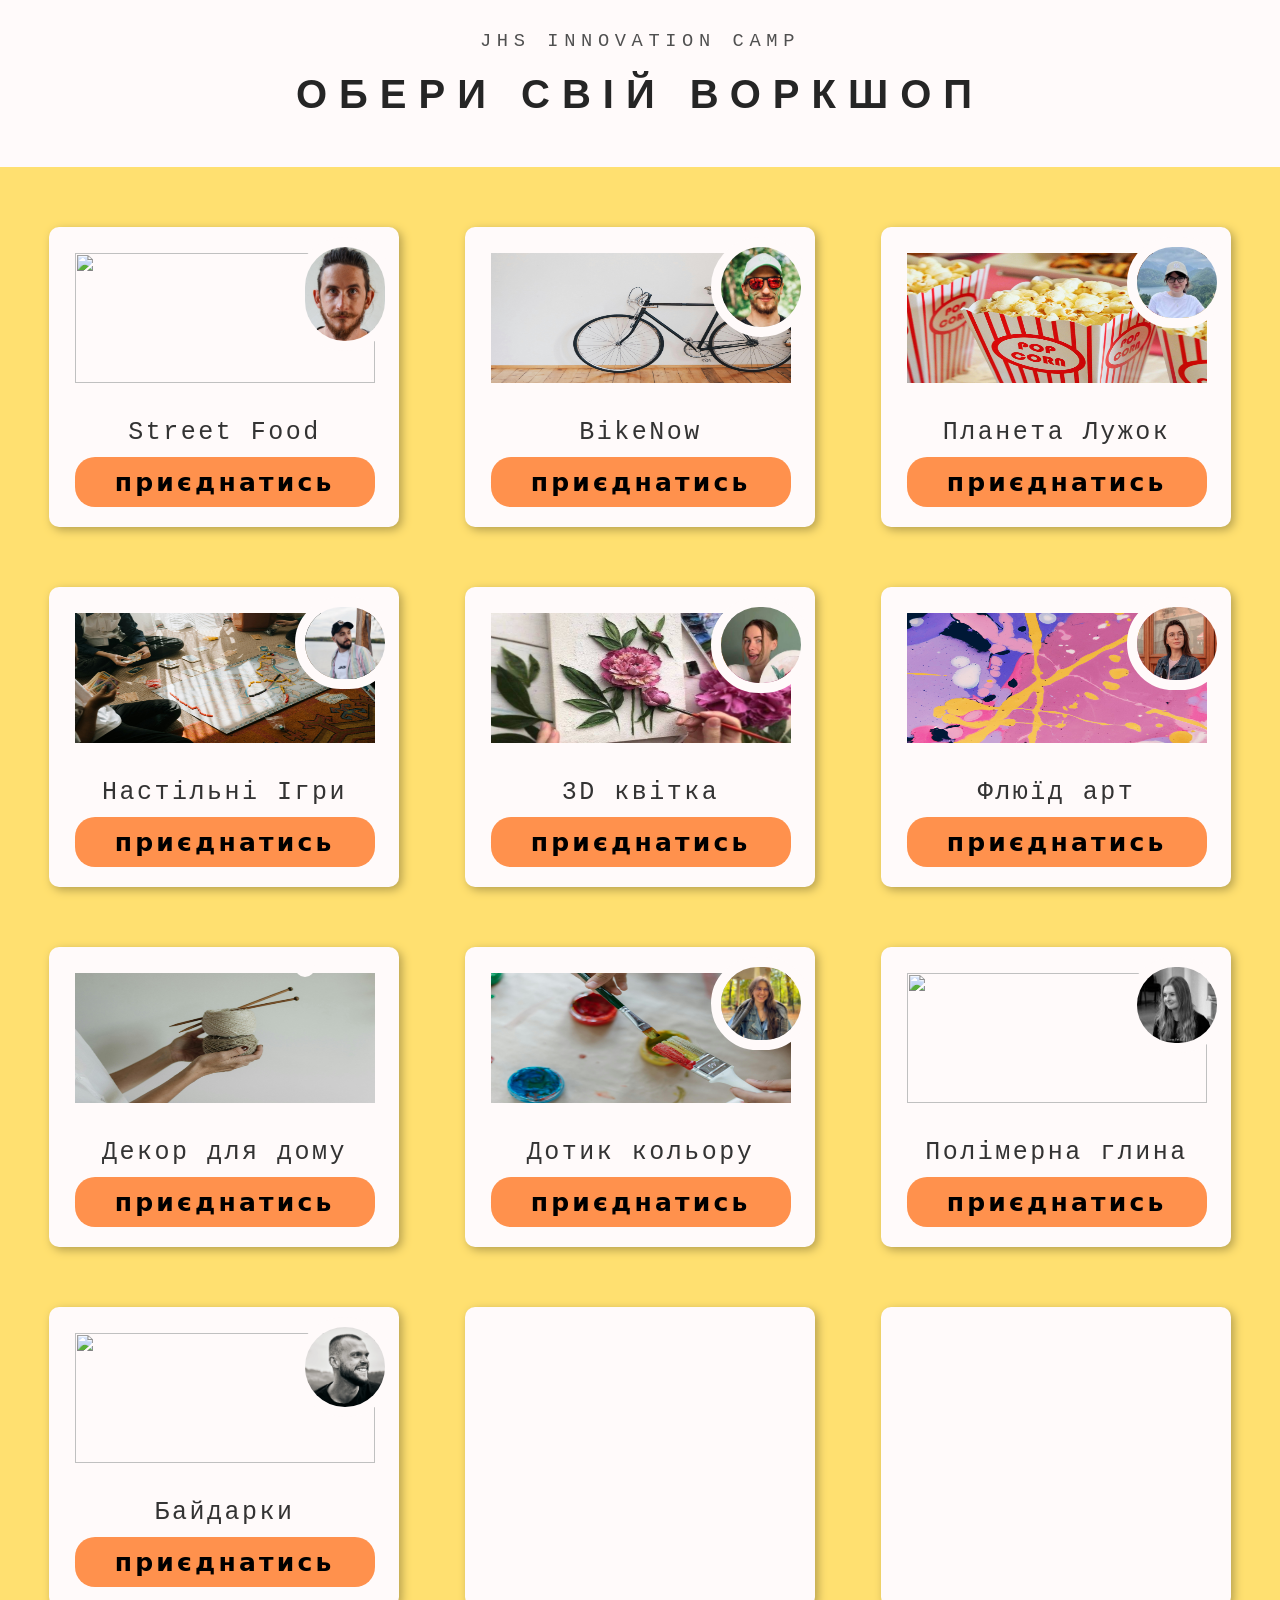
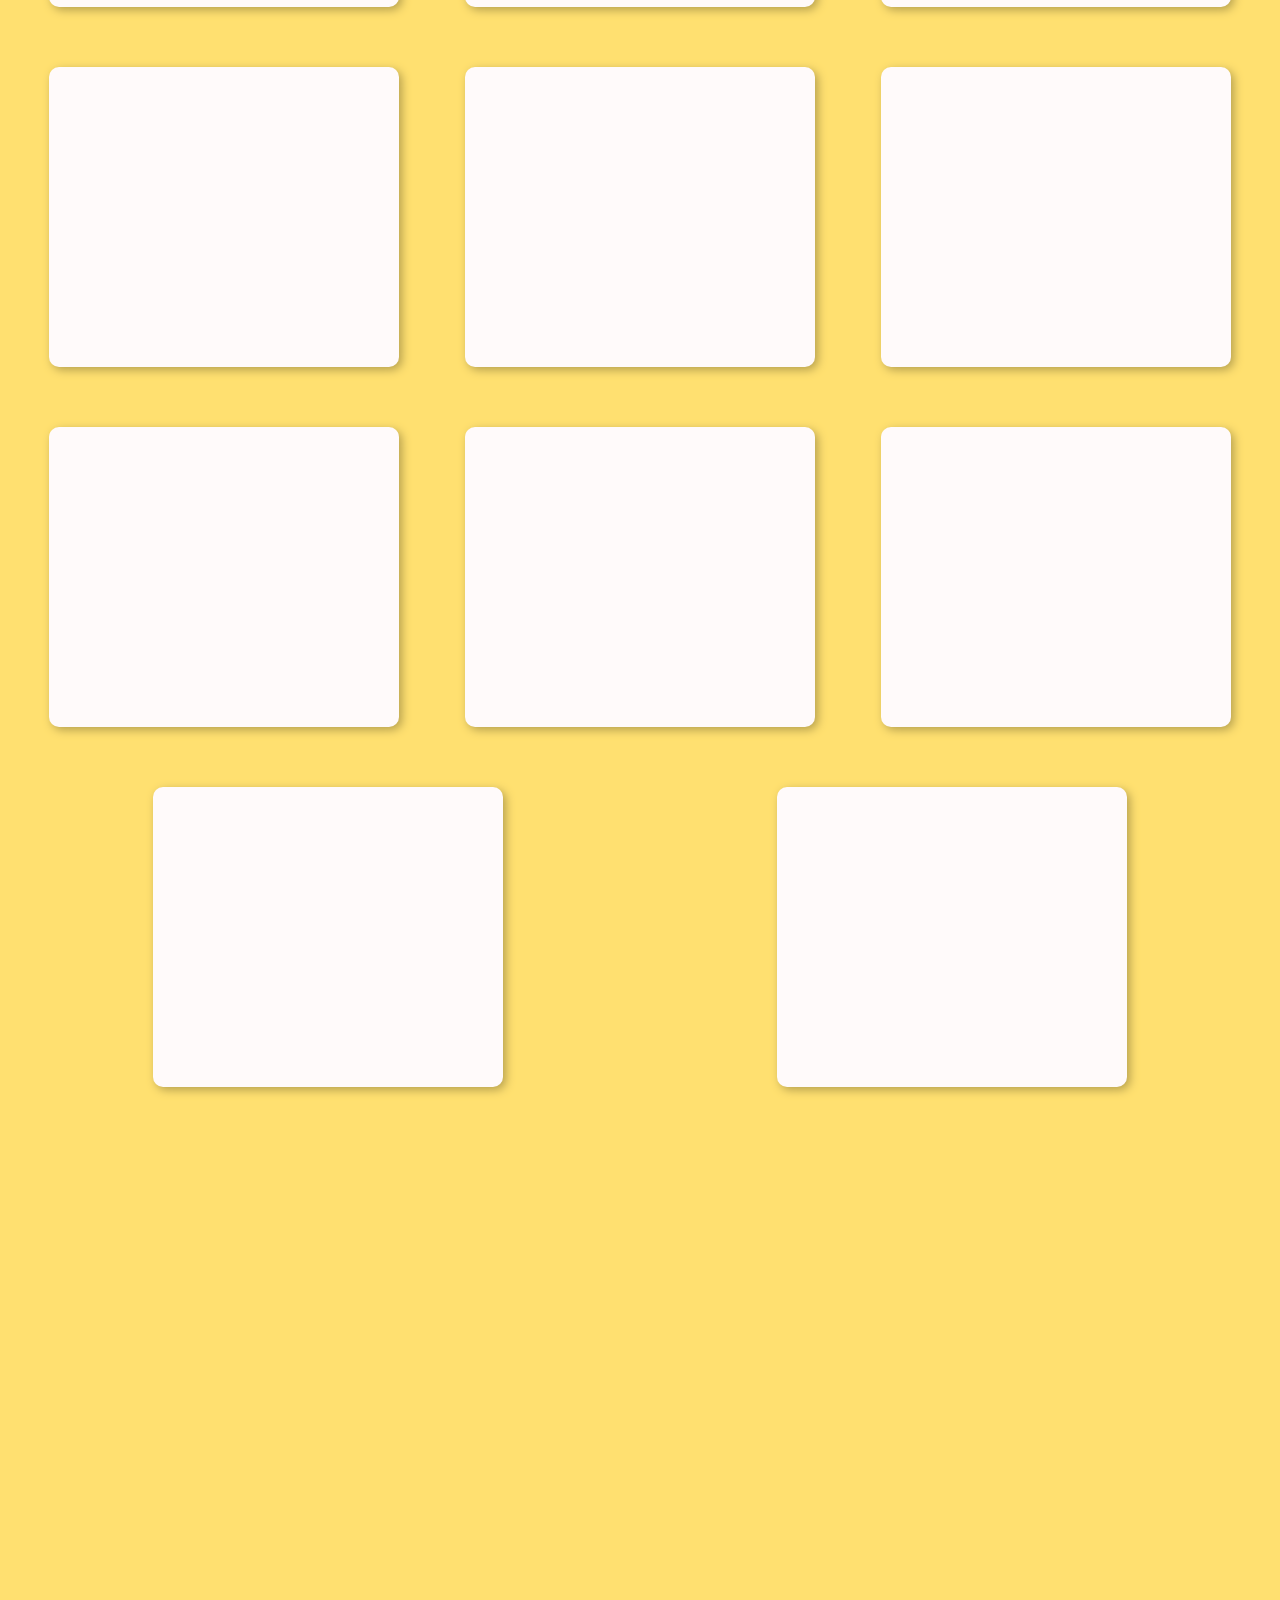
==== index.html @ 04c6dee7 "Move client to root" ====
<!DOCTYPE html>
<html lang="en">
<head>
    <meta charset="UTF-8">
    <meta name="viewport" content="width=device-width, initial-scale=1.0">
    <title>JHS</title>

    <link rel="stylesheet" type="text/css" href="/client/css/style.css">
</head>
<body>
    <header>

        <div class="nameSite">
            <h3 class="nameCamp">jhs innovation camp</h3>
            <h1 class="chooseYourWorkShop">обери свій воркшоп</h1>
        </div>

    </header>

    <main>

        <div class="img_and_name_workshop_container">
            <div class="box_composition">

                <div class="box_composition_img">
                    <img src="/client/img/Кулінарний.jpg" alt="" class="ws_view">
                    <img src="/client/img/DSC02889.jpg" alt="" class="presenter">
                </div>
                    
                <div class="box_composition_buttom">
                    <span class="nameWS">Street Food</span>
                    <a href="#" class="button_click open_pop_up"><button class="button_click" >приєднатись</button></a>
                </div>

            </div>
            
            <div class="box_composition">

                <div class="box_composition_img">
                    <img src="/client/img/Велікі.jpg" alt="" class="ws_view">
                    <img src="/client/img/photo_2024-07-08 23.06.08.jpeg" alt="" class="presenter">
                </div>
                    
                <div class="box_composition_buttom">
                    <span class="nameWS">BikeNow</span>
                    <a href="" class="button_click open_pop_up"><button class="button_click" >приєднатись</button></a>
                </div>

            </div>

            <div class="box_composition">

                <div class="box_composition_img">
                    <img src="/client/img/Кінотеатр .jpg" alt="" class="ws_view">
                    <img src="/client/img/photo_2024-07-08 23.06.18.jpeg" alt="" class="presenter">
                </div>
                    
                <div class="box_composition_buttom">
                    <span class="nameWS">Планета Лужок</span>
                    <a href="" class="button_click open_pop_up"><button class="button_click" >приєднатись</button></a>
                </div>

            </div>

            <div class="box_composition">

                <div class="box_composition_img">
                    <img src="/client/img/Настільні.jpg" alt="" class="ws_view">
                    <img src="/client/img/photo_2024-07-08 23.06.11.jpeg" alt="" class="presenter">
                </div>
                    
                <div class="box_composition_buttom">
                    <span class="nameWS">Настільні Ігри</span>
                    <a href="" class="button_click open_pop_up"><button class="button_click" >приєднатись</button></a>
                </div>

            </div>

            <div class="box_composition">

                <div class="box_composition_img">
                    <img src="/client/img/3д квітка.jpeg" alt="" class="ws_view">
                    <img src="/client/img/photo_2024-07-08 23.06.14.jpeg" alt="" class="presenter">
                </div>
                    
                <div class="box_composition_buttom">
                    <span class="nameWS">3D квітка</span>
                    <a href="" class="button_click open_pop_up"><button class="button_click" >приєднатись</button></a>
                </div>

            </div>

            <div class="box_composition">

                <div class="box_composition_img">
                    <img src="/client/img/Флюид арт.jpg" alt="" class="ws_view">
                    <img src="/client/img/IMG_6572.JPG" alt="" class="presenter">
                </div>
                    
                <div class="box_composition_buttom">
                    <span class="nameWS">Флюїд арт</span>
                    <a href="" class="button_click open_pop_up"><button class="button_click" >приєднатись</button></a>
                </div>

            </div>

            <div class="box_composition">

                <div class="box_composition_img">
                    <img src="/client/img/Декор для дому.jpg" alt="" class="ws_view">
                    <img src="" alt="" class="presenter">
                </div>
                    
                <div class="box_composition_buttom">
                    <span class="nameWS">Декор для дому</span>
                    <a href="" class="button_click open_pop_up"><button class="button_click" >приєднатись</button></a>
                </div>
                    
            </div>

            <div class="box_composition">

                <div class="box_composition_img">
                    <img src="/client/img/Дотик кольору.jpg" alt="" class="ws_view">
                    <img src="/client/img/IMG_20240707_154247_227.jpg" alt="" class="presenter">
                </div>
                    
                <div class="box_composition_buttom">
                    <span class="nameWS">Дотик кольору</span>
                    <a href="" class="button_click open_pop_up">
                        <button class="button_click" >приєднатись</button>
                    </a>
                </div>
                    
            </div>

            <div class="box_composition">

                <div class="box_composition_img">
                    <img src="/client/img/Полімерна глина.jpg" alt="" class="ws_view">
                    <img src="/client/img/IMG_20240502_230946_383.jpg" alt="" class="presenter">
                </div>
                    
                <div class="box_composition_buttom">
                    <span class="nameWS">Полімерна глина</span>
                    <a href="#" class="button_click open_pop_up">
                        <button class="button_click" >приєднатись</button>
                    </a>
                </div>
                
            </div>

            <div class="box_composition">

                <div class="box_composition_img">
                    <img src="/client/img/Байдарки.jpg" alt="" class="ws_view">
                    <img src="/client/img/UkRider1705262047366.jpg" alt="" class="presenter">
                </div>
                    
                <div class="box_composition_buttom">
                    <span class="nameWS">Байдарки</span>
                    <a href="#" class="button_click open_pop_up">
                        <button class="button_click" >приєднатись</button>
                    </a>
                </div>
                
            </div>

            <div class="pop_up" id="pop_up">
                <div class="pop_up_container">
                    <div class="pop_up_body" id="pop_up_body">
                        <p>Зареєструватись</p>
                        <form action="">
                            <input type="text" placeholder="Ім'я">
                            <input type="text" placeholder="Телефон">
                            <button>Надіслати</button>
                        </form>
                        <div class="pop_up_close" id="pop_up_close">&#10005</div>
                    </div>
                </div>
            </div>

        </div>

    </main>

    <script src="/client/js/app.js"></script>
</body>
</html>
---- client/css/style.css ----
* {
    padding: 0px;
    margin: 0px;
    box-sizing: border-box;
}

html {
    background-color: #fffafa;
}


.nameSite {
    position: relative;
    text-align: center;
    text-transform: uppercase;
    top: 30px;
}

.nameCamp {
    margin-bottom: 20px;

    font-family: 'Courier New', Courier, monospace;
    font-weight: 100;
    letter-spacing: 0.3em;
    text-transform: uppercase;

    color: #505050;
}

.chooseYourWorkShop {
    font-size: 40px;

    font-family: Impact, Haettenschweiler, 'Arial Narrow Bold', sans-serif;
    font-weight: 600;
    letter-spacing: 0.3em;

    color: #252525;
}

main {
    height: 400vh;
    background-color: #ffe070;
}

.img_and_name_workshop_container {
    display: flex;
    flex-wrap: wrap;
    margin: 5rem 1rem 0 1rem;
    justify-content: space-around;
}

.box_composition {
    width: 350px;
    height: 300px;
    margin-top: 60px;
    border-radius: 10px ; 
    background-color: #fffafa;
    box-shadow: 3px 3px 10px #b6a04f;
}

.box_composition_img {
    width: 300px;
    height: 150px;
    margin: 1.6rem;
}

.ws_view {
    bottom: 30px;
    width: 300px;
    height: 130px;
    z-index: 0;
}

.presenter {
    position: relative;
    left: 220px;
    top: -150px;
    width: 100px;
    border: 10px solid #fffafa;
    border-radius: 100px;
    z-index: 1;
}

.box_composition_buttom {
    width: 300px;
    height: 50px;
    margin: 1.6rem;
}

.nameWS {
    display: flex;
    margin-top: -10px;
    font-size: 25px;
    font-weight: 200;
    letter-spacing: 0.1em;
    font-family: 'Courier New', Courier, monospace;
    justify-content: center;

    color: #131312dc;
}

.button_click{
    width: 300px;
    height: 50px;
    margin-top: 10px;
    border-radius: 20px;
    border: none;
    font-family: system-ui, -apple-system, BlinkMacSystemFont, 'Segoe UI', Roboto, Oxygen, Ubuntu, Cantarell, 'Open Sans', 'Helvetica Neue', sans-serif;
    font-size: 25px;
    font-weight: 600;
    letter-spacing: 0.2rem;
    background-color: #ff914d;
    cursor: pointer;
}

.pop_up {
    display: none;
    position: fixed;
    width: 100%;
    height: 100%;
    left: 0;
    top: 0;
    background-color: rgba(0, 0, 0, .8);
    z-index: 9999999999;
}

.pop_up.active {
    display: block;
}

.pop_up_container {
    display: flex;
    width: 100%;
    height: 100%;
}

.pop_up_body {
    margin: auto;
    width: 350px;
    height: 400px;
    background-color: #f5f5f5;
    border-radius: 20px;
    text-align: center;
    padding: 50px 15px 110px 15px;
    position: relative;
}

.pop_up_body p {
    font-size: 28px;
    font-family: system-ui, -apple-system, BlinkMacSystemFont, 'Segoe UI', Roboto, Oxygen, Ubuntu, Cantarell, 'Open Sans', 'Helvetica Neue', sans-serif;
    font-weight: 600;
    color: #252525;
}

.pop_up_body input {
    display: block;
    margin: 25px auto 0px auto;
    width: 300px;
    padding: 17px 20px;
    background-color: #ffffff;
    border-radius: 10px;
    border: none;
    font-family: system-ui, -apple-system, BlinkMacSystemFont, 'Segoe UI', Roboto, Oxygen, Ubuntu, Cantarell, 'Open Sans', 'Helvetica Neue', sans-serif;
    font-weight: 500;
    font-size: 18px;
    color: #4b4b4b;
}

.pop_up_body input:focus {
    outline: none;
}

.pop_up_body button {
    display: block;
    width: 300px;
    margin: 60px auto 0px auto;
    padding: 20px 0px;
    font-family: system-ui, -apple-system, BlinkMacSystemFont, 'Segoe UI', Roboto, Oxygen, Ubuntu, Cantarell, 'Open Sans', 'Helvetica Neue', sans-serif;
    font-size: 16px;
    font-weight: 500;
    border: none;
    color: #f5f5f5;
    border-radius: 10px;
    background-color: #ffe070;
}

.pop_up_close {
    position: absolute;
    top: 15px;
    right: 15px;
    font-size: 21px;
    font-weight: 100;
    cursor: pointer;
}

@media (max-width: 700px) {
    .imgWorkShopContainer{
        grid-template-columns: minmax(100px, 1fr);
    }

}

footer {
    height: 20vh;
    background-color: #ffe070;
}
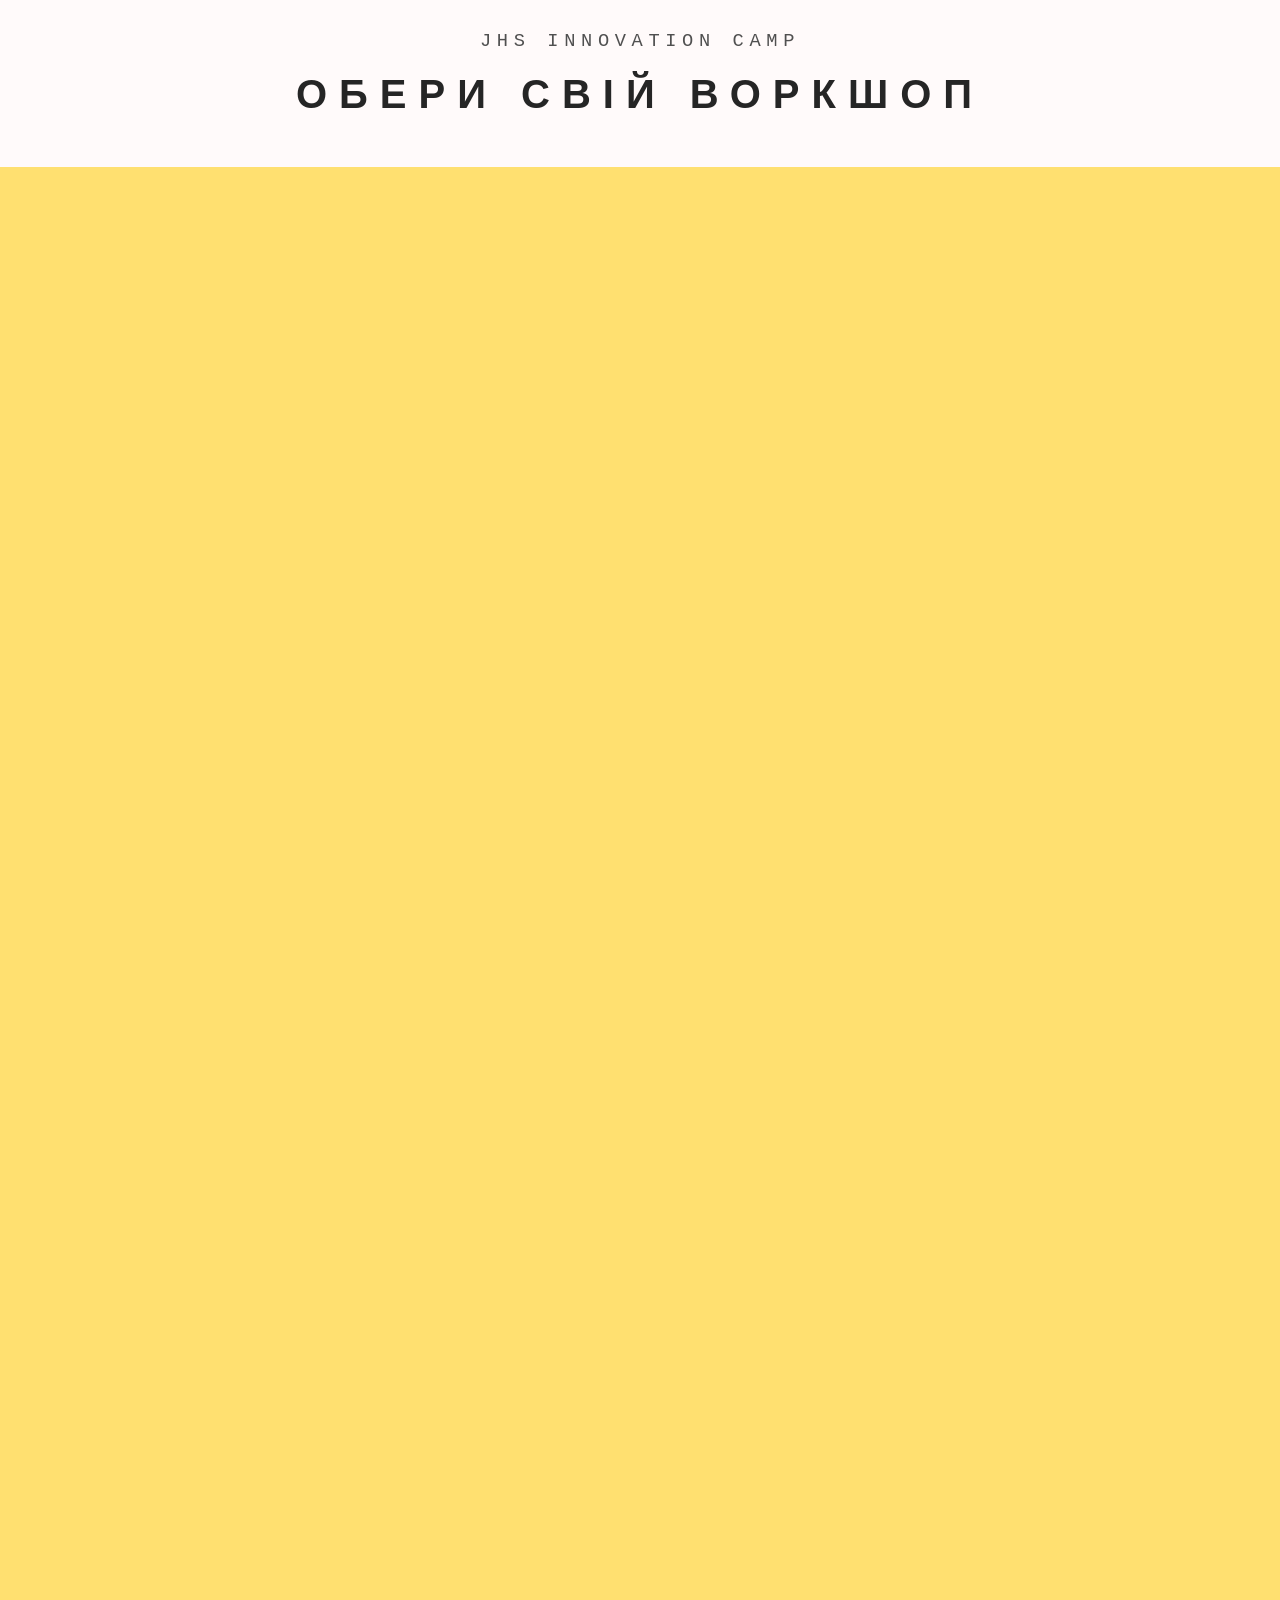
==== commit 73485da6: "script name" ====
--- a/index.html
+++ b/index.html
@@ -5,7 +5,7 @@
     <meta name="viewport" content="width=device-width, initial-scale=1.0">
     <title>JHS</title>
 
-    <link rel="stylesheet" type="text/css" href="/client/css/style.css">
+    <link rel="stylesheet" type="text/css" href="css/style.css">
 </head>
 <body>
     <header>
@@ -20,151 +20,7 @@
     <main>
 
         <div class="img_and_name_workshop_container">
-            <div class="box_composition">
-
-                <div class="box_composition_img">
-                    <img src="/client/img/Кулінарний.jpg" alt="" class="ws_view">
-                    <img src="/client/img/DSC02889.jpg" alt="" class="presenter">
-                </div>
-                    
-                <div class="box_composition_buttom">
-                    <span class="nameWS">Street Food</span>
-                    <a href="#" class="button_click open_pop_up"><button class="button_click" >приєднатись</button></a>
-                </div>
-
-            </div>
-            
-            <div class="box_composition">
-
-                <div class="box_composition_img">
-                    <img src="/client/img/Велікі.jpg" alt="" class="ws_view">
-                    <img src="/client/img/photo_2024-07-08 23.06.08.jpeg" alt="" class="presenter">
-                </div>
-                    
-                <div class="box_composition_buttom">
-                    <span class="nameWS">BikeNow</span>
-                    <a href="" class="button_click open_pop_up"><button class="button_click" >приєднатись</button></a>
-                </div>
-
-            </div>
-
-            <div class="box_composition">
-
-                <div class="box_composition_img">
-                    <img src="/client/img/Кінотеатр .jpg" alt="" class="ws_view">
-                    <img src="/client/img/photo_2024-07-08 23.06.18.jpeg" alt="" class="presenter">
-                </div>
-                    
-                <div class="box_composition_buttom">
-                    <span class="nameWS">Планета Лужок</span>
-                    <a href="" class="button_click open_pop_up"><button class="button_click" >приєднатись</button></a>
-                </div>
-
-            </div>
-
-            <div class="box_composition">
-
-                <div class="box_composition_img">
-                    <img src="/client/img/Настільні.jpg" alt="" class="ws_view">
-                    <img src="/client/img/photo_2024-07-08 23.06.11.jpeg" alt="" class="presenter">
-                </div>
-                    
-                <div class="box_composition_buttom">
-                    <span class="nameWS">Настільні Ігри</span>
-                    <a href="" class="button_click open_pop_up"><button class="button_click" >приєднатись</button></a>
-                </div>
-
-            </div>
-
-            <div class="box_composition">
-
-                <div class="box_composition_img">
-                    <img src="/client/img/3д квітка.jpeg" alt="" class="ws_view">
-                    <img src="/client/img/photo_2024-07-08 23.06.14.jpeg" alt="" class="presenter">
-                </div>
-                    
-                <div class="box_composition_buttom">
-                    <span class="nameWS">3D квітка</span>
-                    <a href="" class="button_click open_pop_up"><button class="button_click" >приєднатись</button></a>
-                </div>
-
-            </div>
-
-            <div class="box_composition">
-
-                <div class="box_composition_img">
-                    <img src="/client/img/Флюид арт.jpg" alt="" class="ws_view">
-                    <img src="/client/img/IMG_6572.JPG" alt="" class="presenter">
-                </div>
-                    
-                <div class="box_composition_buttom">
-                    <span class="nameWS">Флюїд арт</span>
-                    <a href="" class="button_click open_pop_up"><button class="button_click" >приєднатись</button></a>
-                </div>
-
-            </div>
-
-            <div class="box_composition">
-
-                <div class="box_composition_img">
-                    <img src="/client/img/Декор для дому.jpg" alt="" class="ws_view">
-                    <img src="" alt="" class="presenter">
-                </div>
-                    
-                <div class="box_composition_buttom">
-                    <span class="nameWS">Декор для дому</span>
-                    <a href="" class="button_click open_pop_up"><button class="button_click" >приєднатись</button></a>
-                </div>
-                    
-            </div>
-
-            <div class="box_composition">
-
-                <div class="box_composition_img">
-                    <img src="/client/img/Дотик кольору.jpg" alt="" class="ws_view">
-                    <img src="/client/img/IMG_20240707_154247_227.jpg" alt="" class="presenter">
-                </div>
-                    
-                <div class="box_composition_buttom">
-                    <span class="nameWS">Дотик кольору</span>
-                    <a href="" class="button_click open_pop_up">
-                        <button class="button_click" >приєднатись</button>
-                    </a>
-                </div>
-                    
-            </div>
-
-            <div class="box_composition">
-
-                <div class="box_composition_img">
-                    <img src="/client/img/Полімерна глина.jpg" alt="" class="ws_view">
-                    <img src="/client/img/IMG_20240502_230946_383.jpg" alt="" class="presenter">
-                </div>
-                    
-                <div class="box_composition_buttom">
-                    <span class="nameWS">Полімерна глина</span>
-                    <a href="#" class="button_click open_pop_up">
-                        <button class="button_click" >приєднатись</button>
-                    </a>
-                </div>
-                
-            </div>
-
-            <div class="box_composition">
-
-                <div class="box_composition_img">
-                    <img src="/client/img/Байдарки.jpg" alt="" class="ws_view">
-                    <img src="/client/img/UkRider1705262047366.jpg" alt="" class="presenter">
-                </div>
-                    
-                <div class="box_composition_buttom">
-                    <span class="nameWS">Байдарки</span>
-                    <a href="#" class="button_click open_pop_up">
-                        <button class="button_click" >приєднатись</button>
-                    </a>
-                </div>
-                
-            </div>
+            <div cl></div>
 
             <div class="pop_up" id="pop_up">
                 <div class="pop_up_container">
@@ -184,6 +40,7 @@
 
     </main>
 
-    <script src="/client/js/app.js"></script>
+    <script src="js/app.js"></script>
+    <script src="js/script.js"></script>
 </body>
 </html>
--- a/css/style.css
+++ b/css/style.css
@@ -0,0 +1,207 @@
+* {
+    padding: 0px;
+    margin: 0px;
+    box-sizing: border-box;
+}
+
+html {
+    background-color: #fffafa;
+}
+
+
+.nameSite {
+    position: relative;
+    text-align: center;
+    text-transform: uppercase;
+    top: 30px;
+}
+
+.nameCamp {
+    margin-bottom: 20px;
+
+    font-family: 'Courier New', Courier, monospace;
+    font-weight: 100;
+    letter-spacing: 0.3em;
+    text-transform: uppercase;
+
+    color: #505050;
+}
+
+.chooseYourWorkShop {
+    font-size: 40px;
+
+    font-family: Impact, Haettenschweiler, 'Arial Narrow Bold', sans-serif;
+    font-weight: 600;
+    letter-spacing: 0.3em;
+
+    color: #252525;
+}
+
+main {
+    height: 400vh;
+    background-color: #ffe070;
+}
+
+.img_and_name_workshop_container {
+    display: flex;
+    flex-wrap: wrap;
+    margin: 5rem 1rem 0 1rem;
+    justify-content: space-around;
+}
+
+.box_composition {
+    width: 350px;
+    height: 300px;
+    margin-top: 60px;
+    border-radius: 10px ; 
+    background-color: #fffafa;
+    box-shadow: 3px 3px 10px #b6a04f;
+}
+
+.box_composition_img {
+    width: 300px;
+    height: 150px;
+    margin: 1.6rem;
+}
+
+.ws_view {
+    bottom: 30px;
+    width: 300px;
+    height: 130px;
+    z-index: 0;
+}
+
+.presenter {
+    position: relative;
+    left: 220px;
+    top: -150px;
+    width: 100px;
+    border: 10px solid #fffafa;
+    border-radius: 100px;
+    z-index: 1;
+}
+
+.box_composition_buttom {
+    width: 300px;
+    height: 50px;
+    margin: 1.6rem;
+}
+
+.nameWS {
+    display: flex;
+    margin-top: -10px;
+    font-size: 25px;
+    font-weight: 200;
+    letter-spacing: 0.1em;
+    font-family: 'Courier New', Courier, monospace;
+    justify-content: center;
+
+    color: #131312dc;
+}
+
+.button_click{
+    width: 300px;
+    height: 50px;
+    margin-top: 10px;
+    border-radius: 20px;
+    border: none;
+    font-family: system-ui, -apple-system, BlinkMacSystemFont, 'Segoe UI', Roboto, Oxygen, Ubuntu, Cantarell, 'Open Sans', 'Helvetica Neue', sans-serif;
+    font-size: 25px;
+    font-weight: 600;
+    letter-spacing: 0.2rem;
+    background-color: #ff914d;
+    cursor: pointer;
+}
+
+.pop_up {
+    display: none;
+    position: fixed;
+    width: 100%;
+    height: 100%;
+    left: 0;
+    top: 0;
+    background-color: rgba(0, 0, 0, .8);
+    z-index: 9999999999;
+}
+
+.pop_up.active {
+    display: block;
+}
+
+.pop_up_container {
+    display: flex;
+    width: 100%;
+    height: 100%;
+}
+
+.pop_up_body {
+    margin: auto;
+    width: 350px;
+    height: 400px;
+    background-color: #f5f5f5;
+    border-radius: 20px;
+    text-align: center;
+    padding: 50px 15px 110px 15px;
+    position: relative;
+}
+
+.pop_up_body p {
+    font-size: 28px;
+    font-family: system-ui, -apple-system, BlinkMacSystemFont, 'Segoe UI', Roboto, Oxygen, Ubuntu, Cantarell, 'Open Sans', 'Helvetica Neue', sans-serif;
+    font-weight: 600;
+    color: #252525;
+}
+
+.pop_up_body input {
+    display: block;
+    margin: 25px auto 0px auto;
+    width: 300px;
+    padding: 17px 20px;
+    background-color: #ffffff;
+    border-radius: 10px;
+    border: none;
+    font-family: system-ui, -apple-system, BlinkMacSystemFont, 'Segoe UI', Roboto, Oxygen, Ubuntu, Cantarell, 'Open Sans', 'Helvetica Neue', sans-serif;
+    font-weight: 500;
+    font-size: 18px;
+    color: #4b4b4b;
+}
+
+.pop_up_body input:focus {
+    outline: none;
+}
+
+.pop_up_body button {
+    display: block;
+    width: 300px;
+    margin: 60px auto 0px auto;
+    padding: 20px 0px;
+    font-family: system-ui, -apple-system, BlinkMacSystemFont, 'Segoe UI', Roboto, Oxygen, Ubuntu, Cantarell, 'Open Sans', 'Helvetica Neue', sans-serif;
+    font-size: 16px;
+    font-weight: 500;
+    border: none;
+    color: #f5f5f5;
+    border-radius: 10px;
+    background-color: #ffe070;
+}
+
+.pop_up_close {
+    position: absolute;
+    top: 15px;
+    right: 15px;
+    font-size: 21px;
+    font-weight: 100;
+    cursor: pointer;
+}
+
+@media (max-width: 700px) {
+    .imgWorkShopContainer{
+        grid-template-columns: minmax(100px, 1fr);
+    }
+
+}
+
+footer {
+    height: 20vh;
+    background-color: #ffe070;
+}
+
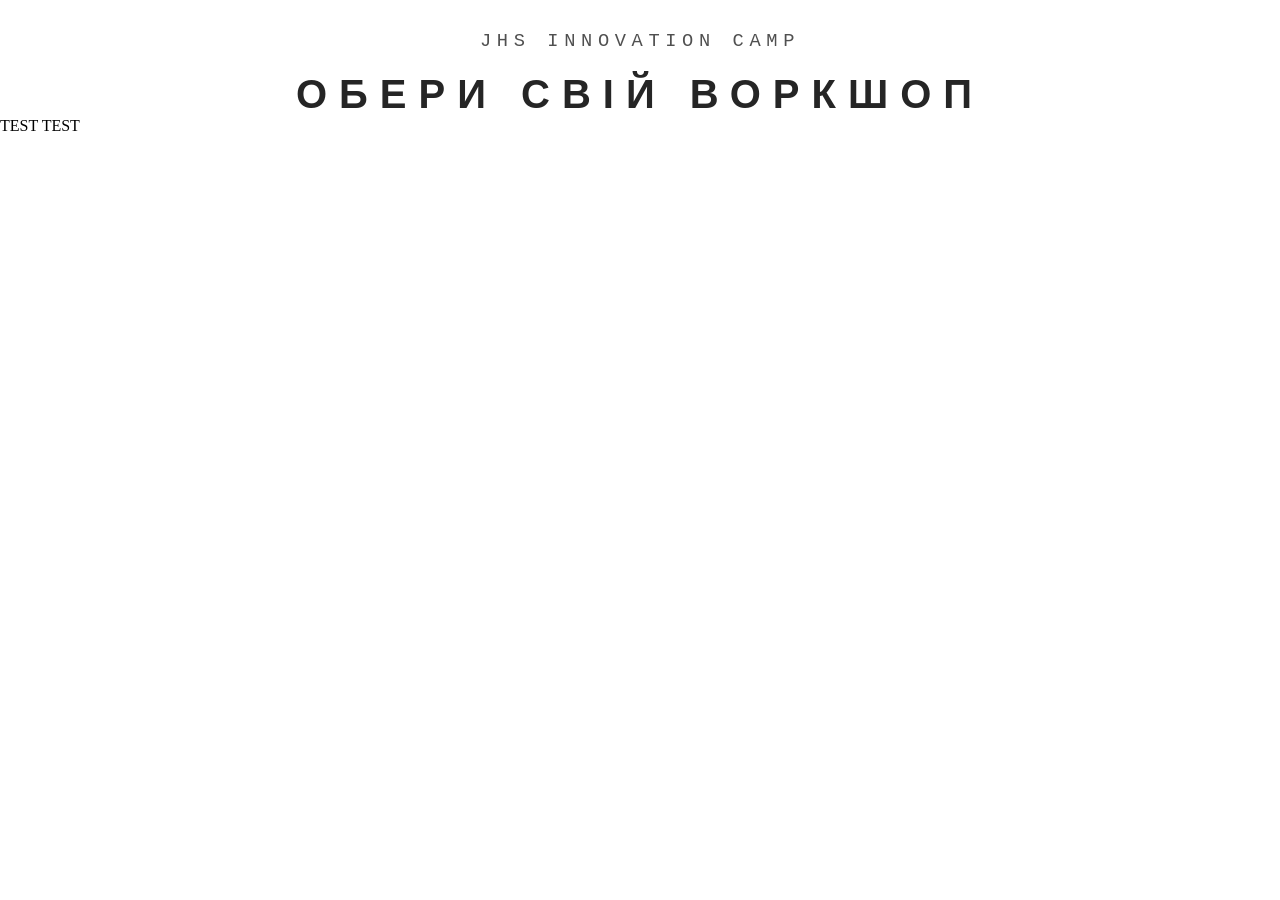
==== commit a983662a: "add render of workshops list" ====
--- a/index.html
+++ b/index.html
@@ -3,44 +3,39 @@
 <head>
     <meta charset="UTF-8">
     <meta name="viewport" content="width=device-width, initial-scale=1.0">
-    <title>JHS</title>
+    <title>JHS workshops registration</title>
 
     <link rel="stylesheet" type="text/css" href="css/style.css">
 </head>
 <body>
     <header>
-
         <div class="nameSite">
             <h3 class="nameCamp">jhs innovation camp</h3>
             <h1 class="chooseYourWorkShop">обери свій воркшоп</h1>
         </div>
-
     </header>
 
-    <main>
+    <div id="test"></div>
+    <div id="workshops-list">
 
-        <div class="img_and_name_workshop_container">
-            <div cl></div>
-
-            <div class="pop_up" id="pop_up">
-                <div class="pop_up_container">
-                    <div class="pop_up_body" id="pop_up_body">
-                        <p>Зареєструватись</p>
-                        <form action="">
-                            <input type="text" placeholder="Ім'я">
-                            <input type="text" placeholder="Телефон">
-                            <button>Надіслати</button>
-                        </form>
-                        <div class="pop_up_close" id="pop_up_close">&#10005</div>
-                    </div>
+<!-- 
+        <div class="pop_up" id="pop_up">
+            <div class="pop_up_container">
+                <div class="pop_up_body" id="pop_up_body">
+                    <p>Зареєструватись</p>
+                    <form action="">
+                        <input type="text" placeholder="Ім'я">
+                        <input type="text" placeholder="Телефон">
+                        <button>Надіслати</button>
+                    </form>
+                    <div class="pop_up_close" id="pop_up_close">&#10005</div>
                 </div>
             </div>
+        </div> -->
 
-        </div>
+    </div>
 
-    </main>
 
     <script src="js/app.js"></script>
-    <script src="js/script.js"></script>
 </body>
 </html>
--- a/css/style.css
+++ b/css/style.css
@@ -4,16 +4,15 @@
     box-sizing: border-box;
 }
 
-html {
+.workshops-list {
     background-color: #fffafa;
 }
 
 
 .nameSite {
-    position: relative;
+    margin-top: 30px;
     text-align: center;
     text-transform: uppercase;
-    top: 30px;
 }
 
 .nameCamp {
@@ -37,8 +36,7 @@
     color: #252525;
 }
 
-main {
-    height: 400vh;
+.workshops-list {
     background-color: #ffe070;
 }
 
